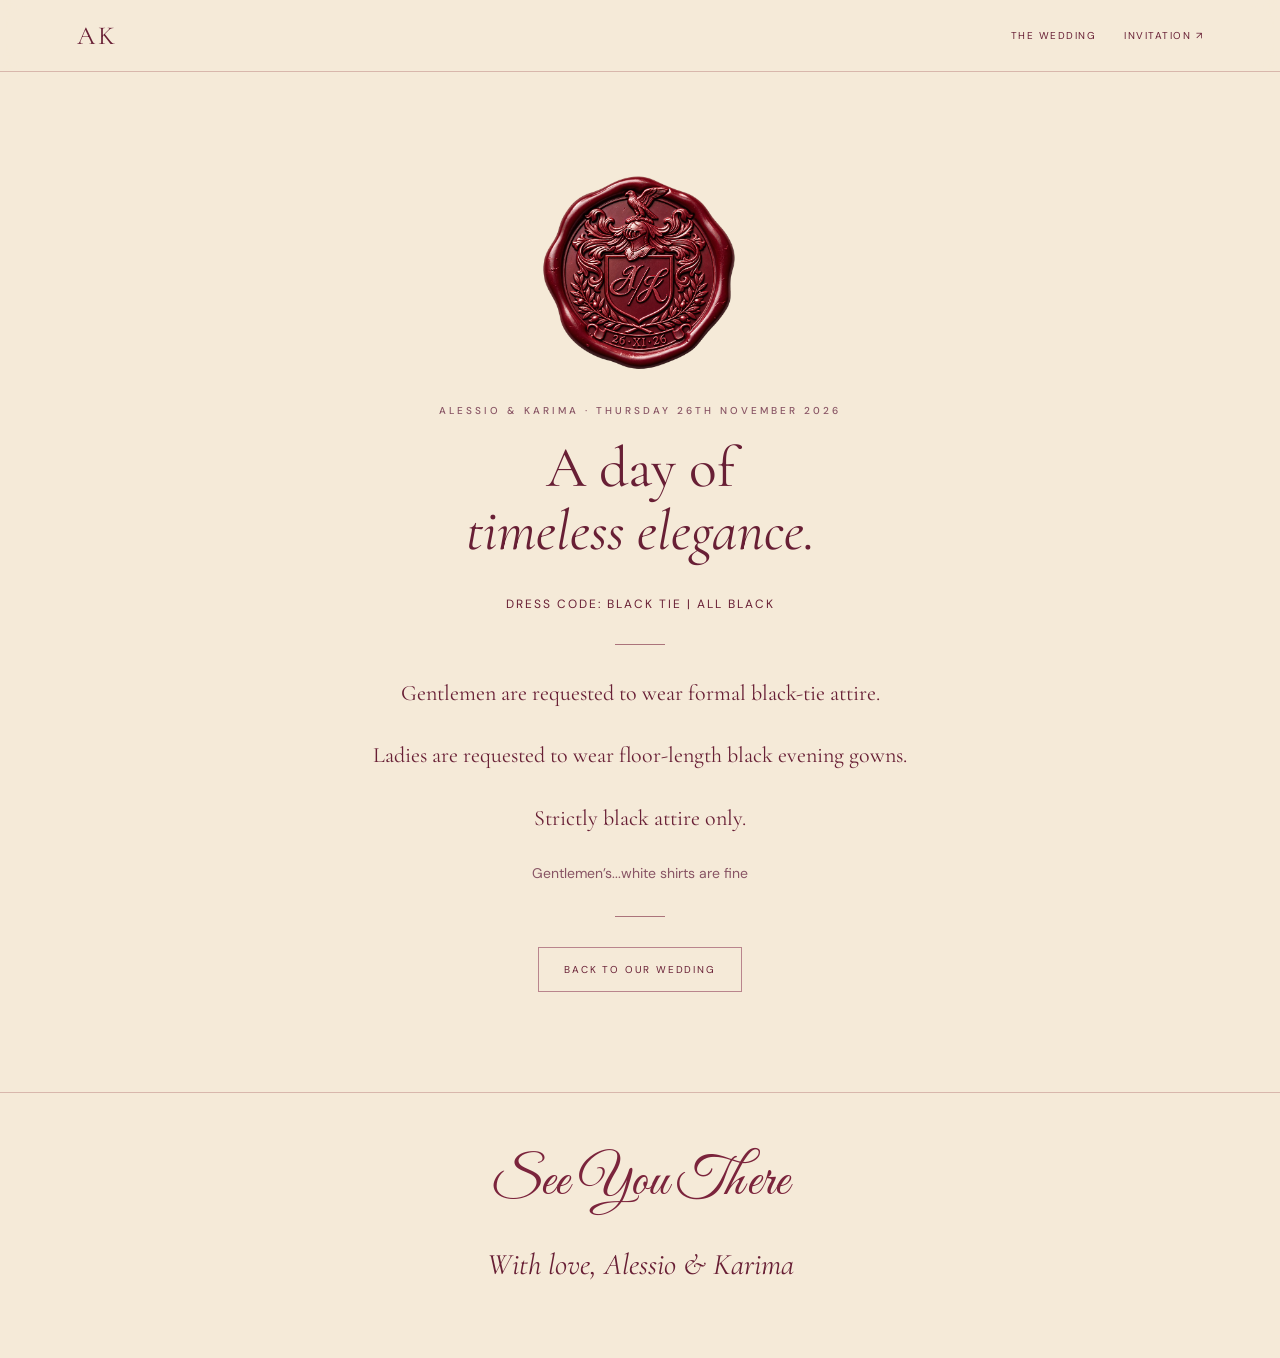
==== dress-code.html @ f1811692 "Publish Alessio and Karima wedding website" ====
<!doctype html><html lang="en"><head><meta charset="utf-8"><meta name="viewport" content="width=device-width,initial-scale=1"><title>Dress code · Alessio &amp; Karima</title><link rel="stylesheet" href="style.css"></head><body><nav aria-label="Main navigation"><a class="monogram" href="index.html">AK</a><div class="links"><a href="index.html">The wedding</a><a href="invitation.html">Invitation ↗</a></div></nav><main><section class="center dress-page"><div class="family-crest"><img src="wax-seal-calligraphy.png" alt="Burgundy wax seal with A/K initials and a heraldic shield"></div><div class="eyebrow">Alessio &amp; Karima · Thursday 26th November 2026</div><h2>A day of<br><i>timeless elegance.</i></h2><p class="dress-label">DRESS CODE: BLACK TIE | ALL BLACK</p><div class="rule"></div><div class="dress-copy"><p>Gentlemen are requested to wear formal black-tie attire.</p><p>Ladies are requested to wear floor-length black evening gowns.</p><p>Strictly black attire only.</p><p class="shirt-note">Gentlemen’s...white shirts are fine</p></div><div class="rule"></div><a class="button light" href="index.html">Back to our wedding</a></section></main><footer><p class="farewell">See You There</p><p class="signature">With love, Alessio &amp; Karima</p></footer></body></html>
---- style.css ----
@import url('https://fonts.googleapis.com/css2?family=Great+Vibes&family=Cormorant+Garamond:ital,wght@0,400;0,500;0,600;1,400;1,500&family=DM+Sans:wght@400;500;600&display=swap');
:root{--paper:#f5ead8;--ink:#681f35;--muted:#885464;--rose:#7b243c;--line:#d8b7ac;--serif:'Cormorant Garamond',Georgia,serif}*{box-sizing:border-box}html{scroll-behavior:smooth;scroll-padding-top:86px}body{margin:0;background:var(--paper);color:var(--ink);font:14px/1.7 'DM Sans',sans-serif}a{color:inherit}button,a{touch-action:manipulation}button{font:inherit}nav{display:flex;align-items:center;justify-content:space-between;padding:20px 6%;border-bottom:1px solid var(--line);background:#f5ead8ed;position:sticky;top:0;z-index:5;backdrop-filter:blur(12px)}.monogram{font:26px var(--serif);text-decoration:none;letter-spacing:3px}.links{display:flex;gap:28px}.links a{text-decoration:none;font-size:10px;letter-spacing:1.5px;text-transform:uppercase}.links a:hover{color:var(--rose)}.hero{min-height:760px;min-height:calc(100svh - 82px);display:grid;place-items:center;position:relative;overflow:hidden;padding:80px 20px;text-align:center}.hero:before,.hero:after{content:'';position:absolute;background:url(botanical.svg) center/contain no-repeat;width:360px;height:650px;pointer-events:none;opacity:.65}.hero:before{left:-90px;bottom:-80px;transform:rotate(12deg)}.hero:after{right:-90px;top:-10px;transform:rotate(190deg)}.hero-content{position:relative;z-index:1}.eyebrow{text-transform:uppercase;letter-spacing:3px;font-size:10px;font-weight:500;color:var(--muted)}.crest{border:1px solid #ab747b;border-radius:50% 50% 45% 45%;width:82px;height:100px;display:grid;place-items:center;margin:0 auto 30px;font:28px var(--serif)}h1{font:clamp(46px,7vw,100px)/1.04 var(--serif);font-weight:400;margin:28px 0;letter-spacing:-2px}h1 span{display:block;font:italic 30px var(--serif);color:var(--rose);margin:10px}h2{font:clamp(36px,4.5vw,60px)/1.1 var(--serif);font-weight:400;margin:18px 0 25px}h3{font:34px/1.1 var(--serif);font-weight:400;margin:16px 0}.date{font:22px var(--serif);letter-spacing:3px}.small{font-size:12px;color:var(--muted)}.intro{font:italic 23px/1.5 var(--serif);max-width:410px;margin:30px auto;color:var(--muted)}.button{display:inline-block;padding:13px 25px;text-decoration:none;border:1px solid var(--ink);background:var(--ink);color:var(--paper);font-size:10px;letter-spacing:1.8px;text-transform:uppercase;cursor:pointer}.button:hover{background:#8c3b50}.button.light{background:transparent;color:var(--ink);border-color:#b9858d}.rule{width:50px;height:1px;background:#ab747b;margin:30px auto}.scroll{display:block;margin-top:44px;font-size:10px;letter-spacing:2px;text-decoration:none;color:var(--muted)}section{padding:100px 7%}.center{text-align:center}.section-intro{max-width:500px;margin:0 auto 40px;color:var(--muted)}.moments{background:#ecddc7}.film{max-width:950px;aspect-ratio:2.3;margin:auto;position:relative;overflow:hidden;background:radial-gradient(ellipse at 60% 35%,#f5ead8,#d5b4a9);display:grid;place-items:center;text-align:center;border-radius:180px 180px 0 0}.film:before{content:'';position:absolute;inset:0;background:url(botanical.svg) left center/auto 130% no-repeat;opacity:.7}.film-inner{z-index:1;padding:25px}.film em{font:italic clamp(30px,5vw,55px) var(--serif)}.film p{font-size:11px;max-width:280px;color:#885464}.dots{display:flex;justify-content:center;gap:10px;margin-top:20px}.dot{border:0;width:7px;height:7px;border-radius:50%;background:#bd9294;padding:0}.dot.active{background:var(--rose)}.venues{max-width:1200px;margin:auto}.venue{display:grid;grid-template-columns:1fr 1fr;gap:70px;align-items:center;margin:70px 0 100px}.venue:last-child{margin-bottom:0}.venue-illustration{min-height:330px;border:1px solid var(--line);display:grid;place-items:center;background:#efdfca;position:relative;padding:35px}.venue-illustration svg{width:100%;max-height:240px}.venue-number{position:absolute;top:15px;left:20px;font:italic 30px var(--serif);color:#ab747b}.venue p{color:var(--muted)}.venue address{font-style:normal;color:var(--muted);margin-bottom:22px}.venue .eyebrow{color:var(--rose)}.venue-note{display:block;margin:15px 0 24px;font-size:11px;color:var(--muted)}.gifts{background:#ead5bf;position:relative;overflow:hidden}.gifts:after{content:'';position:absolute;right:-65px;bottom:-180px;width:330px;height:600px;background:url(botanical.svg) center/contain no-repeat;opacity:.4;pointer-events:none}.gifts p{max-width:500px;margin:20px auto}.pending{display:inline-block;border-bottom:1px solid #b9858d;color:var(--muted);font-size:11px;letter-spacing:1px;padding:10px 0}.photos{background:#f0dfcc}.photo-frame{display:inline-grid;place-items:center;width:70px;height:70px;border:1px solid #b9858d;border-radius:50%;margin-bottom:18px;font:32px var(--serif)}.photos p{max-width:480px;margin:20px auto}.invitation-section{border-top:1px solid var(--line)}footer{text-align:center;padding:45px 20px;border-top:1px solid var(--line)}footer .signature{font:italic 30px var(--serif)}.footer-date{letter-spacing:2px;font-size:10px;color:var(--muted)}:focus-visible{outline:3px solid var(--rose);outline-offset:5px}@media(max-width:700px){nav{padding:15px 5%}.links{gap:13px}.links a{font-size:8px;letter-spacing:.5px}.monogram{font-size:21px}.hero{min-height:740px}.hero:before{left:-200px}.hero:after{right:-200px}h1{letter-spacing:-1px}.hero .eyebrow{font-size:9px}.venue{grid-template-columns:1fr;gap:25px;margin:45px 0 75px}.venue.reverse .venue-illustration{order:0}.venue.reverse .venue-copy{order:1}section{padding:65px 7%}.film{aspect-ratio:1.1;border-radius:130px 130px 0 0}.venue-illustration{min-height:260px}.gifts:after{opacity:.16}.intro{max-width:300px}.date{font-size:19px}}@media(prefers-reduced-motion:reduce){html{scroll-behavior:auto}}

/* Burgundy calligraphy and cream stationery */
:root{--script:'Great Vibes','Snell Roundhand','Brush Script MT',cursive}
h1{font-family:var(--script);font-weight:400;color:var(--rose);line-height:1.25;letter-spacing:0;font-size:clamp(64px,8vw,110px)}h1 .surname{display:block;font-family:var(--serif);font-size:clamp(15px,1.8vw,21px);font-style:normal;text-transform:uppercase;letter-spacing:4px;line-height:1.5;margin:0}h1 .name{display:block;animation:reveal-name 1.6s ease both}h1 .name:last-child{animation-delay:.4s}h1 span.ampersand{font:42px var(--script);margin:8px 0;color:var(--rose);animation:reveal-name 1.6s .2s ease both}.hero{padding:65px 20px}.hero:before,.hero:after{opacity:.8}.wax-seal{width:105px;height:110px;margin:0 auto 30px;background:radial-gradient(circle at 35% 25%,#a24861,#6b1c35 65%,#4e1228);color:#efd9c4;border-radius:46% 52% 45% 51% / 48% 44% 55% 49%;box-shadow:inset 0 0 0 5px #8a374e,inset 0 0 0 7px #b16b77,0 5px 10px #681f3530;display:flex;flex-direction:column;align-items:center;justify-content:center;font:34px var(--script);text-shadow:0 1px #4e1228;transform:rotate(-8deg)}.wax-seal .seal-crown{font:22px Georgia;line-height:1}.wax-seal small{font:7px Georgia;letter-spacing:1px}.date{letter-spacing:1px;text-transform:none}.ceremony-notice{max-width:700px;margin:60px auto 0;border-top:1px solid var(--line);border-bottom:1px solid var(--line);padding:35px 20px;text-align:center}.ceremony-notice h3{font-size:32px}.ceremony-notice p{color:var(--muted)}.dress-teaser{padding:65px 7%;background:#681f35;color:#f5ead8}.dress-teaser .eyebrow,.dress-teaser .section-intro{color:#e3c6b6}.dress-teaser .button{border-color:#f5ead8;background:transparent}.qr-pending{max-width:300px;margin:25px auto 0;border:1px dashed #b9858d;padding:20px;color:var(--muted);font-size:11px}.farewell{font:54px var(--script);color:var(--rose);margin:10px}.dress-page{max-width:800px;margin:auto;min-height:80vh}.dress-copy{font:22px/1.7 var(--serif);max-width:580px;margin:auto}.dress-copy p{margin:25px 0}.dress-label{letter-spacing:2px;font-size:12px;margin:30px 0}.shirt-note{font:14px/1.7 'DM Sans',sans-serif;color:var(--muted)}@keyframes reveal-name{from{opacity:0;transform:translateY(20px)}to{opacity:1;transform:translateY(0)}}@media(prefers-reduced-motion:reduce){h1 .name,h1 span.ampersand{animation:none}}@media(max-width:700px){.links{gap:9px}.links a{font-size:7px}.hero:before{left:-230px}.hero:after{right:-230px}.hero{min-height:880px}h1 .surname{letter-spacing:3px}.date{font-size:19px}}
h1 span.name{font:inherit;color:inherit;margin:0;letter-spacing:0}h1 .name .surname{font:400 clamp(15px,1.8vw,21px)/1.5 var(--serif);letter-spacing:4px;margin:0;color:var(--ink)}

.family-crest{width:160px;margin:0 auto 30px;position:relative}.family-crest img{display:block;width:100%;height:auto;mix-blend-mode:multiply}h1 .name .capital-a{display:inline;font-family:var(--serif);font-size:1em;font-weight:500;font-style:normal;color:inherit;margin:0;line-height:inherit}.ceremony-time{font:22px/1.5 var(--serif);color:var(--ink);margin:12px auto 28px}.ceremony-time span{font:12px/1.7 'DM Sans',sans-serif;color:var(--muted)}

.family-crest{width:200px}

.family-crest img{mix-blend-mode:normal}

h1 .reference-capital{display:inline-block;width:1.55em;height:1.04em;object-fit:contain;vertical-align:-.18em;margin-right:-.17em}

h1 .reference-capital{margin-right:-.42em}

/* Full names on single lines and clear ceremony information. */
h1{font-size:clamp(24px,5.5vw,76px)}h1 .name{white-space:nowrap}h1 .name .surname{display:inline;font:inherit;letter-spacing:0;text-transform:none;color:inherit}h1 .name{line-height:1.6}.card h1{font-size:clamp(22px,4.8vw,52px)}.journey-line{white-space:nowrap;max-width:none;font-size:clamp(17px,3.5vw,25px)}.ceremony-notice-bold{color:var(--ink);margin:18px 0 25px;line-height:1.7}.ceremony-notice-bold strong{font-weight:700}.ceremony-notice-bold strong:first-child{font-size:22px}.ceremony-notice-bold strong:last-child{font-family:'DM Sans',sans-serif;font-size:13px}.ceremony-time .timing-note{display:inline;font-weight:700;color:var(--ink)}@media(max-width:420px){.card{padding-left:22px;padding-right:22px}.card h1{font-size:22px}h1 .name .surname{letter-spacing:0}.journey-line{font-size:17px}}
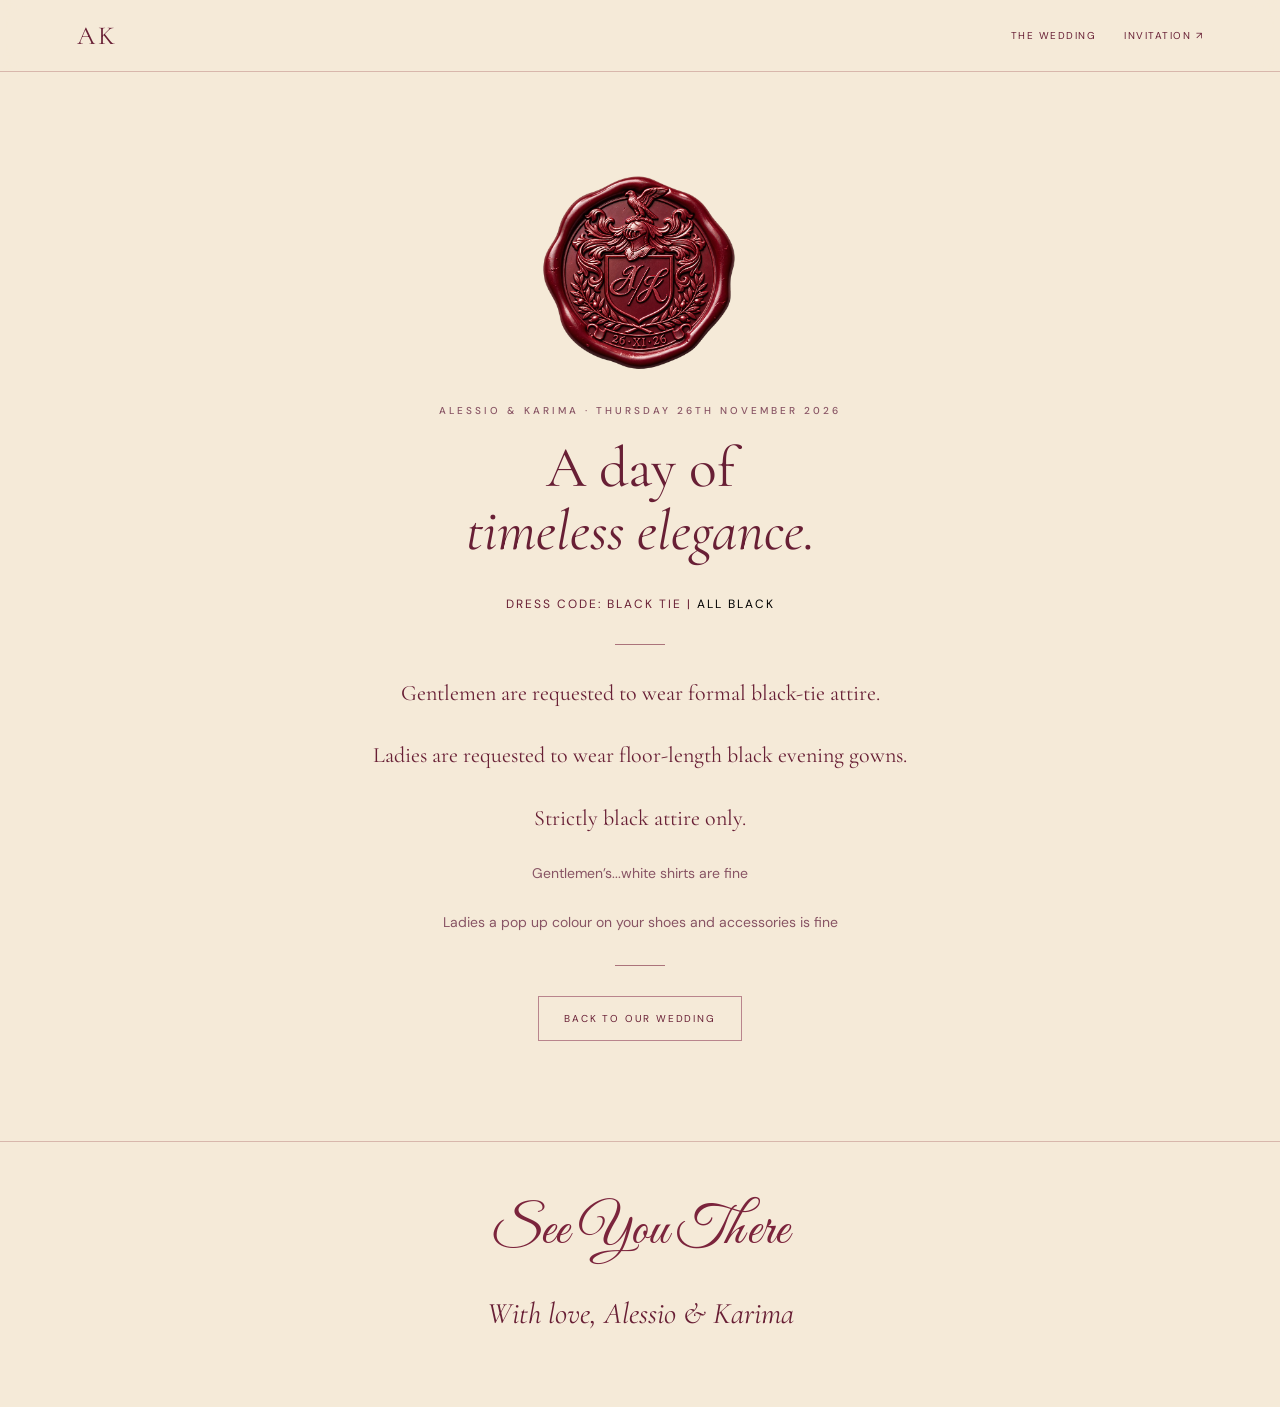
==== commit 413e8c6b: "Update ceremony, gift details, dress code and mobile invitation" ====
--- a/dress-code.html
+++ b/dress-code.html
@@ -1 +1 @@
-<!doctype html><html lang="en"><head><meta charset="utf-8"><meta name="viewport" content="width=device-width,initial-scale=1"><title>Dress code · Alessio &amp; Karima</title><link rel="stylesheet" href="style.css"></head><body><nav aria-label="Main navigation"><a class="monogram" href="index.html">AK</a><div class="links"><a href="index.html">The wedding</a><a href="invitation.html">Invitation ↗</a></div></nav><main><section class="center dress-page"><div class="family-crest"><img src="wax-seal-calligraphy.png" alt="Burgundy wax seal with A/K initials and a heraldic shield"></div><div class="eyebrow">Alessio &amp; Karima · Thursday 26th November 2026</div><h2>A day of<br><i>timeless elegance.</i></h2><p class="dress-label">DRESS CODE: BLACK TIE | ALL BLACK</p><div class="rule"></div><div class="dress-copy"><p>Gentlemen are requested to wear formal black-tie attire.</p><p>Ladies are requested to wear floor-length black evening gowns.</p><p>Strictly black attire only.</p><p class="shirt-note">Gentlemen’s...white shirts are fine</p></div><div class="rule"></div><a class="button light" href="index.html">Back to our wedding</a></section></main><footer><p class="farewell">See You There</p><p class="signature">With love, Alessio &amp; Karima</p></footer></body></html>+<!doctype html><html lang="en"><head><meta charset="utf-8"><meta name="viewport" content="width=device-width,initial-scale=1"><title>Dress code · Alessio &amp; Karima</title><link rel="stylesheet" href="style.css"></head><body><nav aria-label="Main navigation"><a class="monogram" href="index.html">AK</a><div class="links"><a href="index.html">The wedding</a><a href="invitation.html">Invitation ↗</a></div></nav><main><section class="center dress-page"><div class="family-crest"><img src="wax-seal-calligraphy.png" alt="Burgundy wax seal with A/K initials and a heraldic shield"></div><div class="eyebrow">Alessio &amp; Karima · Thursday 26th November 2026</div><h2>A day of<br><i>timeless elegance.</i></h2><p class="dress-label">DRESS CODE: BLACK TIE | <span class="all-black">ALL BLACK</span></p><div class="rule"></div><div class="dress-copy"><p>Gentlemen are requested to wear formal black-tie attire.</p><p>Ladies are requested to wear floor-length black evening gowns.</p><p>Strictly black attire only.</p><p class="shirt-note">Gentlemen’s...white shirts are fine</p><p class="shirt-note">Ladies a pop up colour on your shoes and accessories is fine</p></div><div class="rule"></div><a class="button light" href="index.html">Back to our wedding</a></section></main><footer><p class="farewell">See You There</p><p class="signature">With love, Alessio &amp; Karima</p></footer></body></html>
--- a/style.css
+++ b/style.css
@@ -18,3 +18,6 @@
 
 /* Full names on single lines and clear ceremony information. */
 h1{font-size:clamp(24px,5.5vw,76px)}h1 .name{white-space:nowrap}h1 .name .surname{display:inline;font:inherit;letter-spacing:0;text-transform:none;color:inherit}h1 .name{line-height:1.6}.card h1{font-size:clamp(22px,4.8vw,52px)}.journey-line{white-space:nowrap;max-width:none;font-size:clamp(17px,3.5vw,25px)}.ceremony-notice-bold{color:var(--ink);margin:18px 0 25px;line-height:1.7}.ceremony-notice-bold strong{font-weight:700}.ceremony-notice-bold strong:first-child{font-size:22px}.ceremony-notice-bold strong:last-child{font-family:'DM Sans',sans-serif;font-size:13px}.ceremony-time .timing-note{display:inline;font-weight:700;color:var(--ink)}@media(max-width:420px){.card{padding-left:22px;padding-right:22px}.card h1{font-size:22px}h1 .name .surname{letter-spacing:0}.journey-line{font-size:17px}}
+
+/* Published layout refinements. */
+.all-black{color:#000}.hero-content{width:100%;max-width:100%;min-width:0}.hero h1{font-size:clamp(23px,5.5vw,76px)}.card h1{font-size:clamp(21px,4.8vw,52px)}.card .name{white-space:nowrap}.ceremony-notice{margin:0 auto 70px}.bank-details{position:relative;z-index:1;max-width:500px;margin:35px auto 0;padding:28px;border:1px solid #b9858d;background:var(--paper);text-align:left}.bank-details div+div{margin-top:16px}.bank-details dt{font-size:10px;letter-spacing:1.5px;text-transform:uppercase;color:var(--muted)}.bank-details dd{margin:3px 0 0;font-size:15px;overflow-wrap:anywhere;font-variant-numeric:tabular-nums}.hero .eyebrow,.hero .date{position:relative;z-index:2;background:var(--paper);width:fit-content;max-width:100%;margin-left:auto;margin-right:auto;padding:3px 8px}@media(max-width:700px){.hero:before{width:210px;height:350px;left:-160px;bottom:0;opacity:.45}.hero:after{width:190px;height:330px;right:-140px;top:30px;opacity:.45}.hero .eyebrow{letter-spacing:2px}.hero h1{font-size:clamp(22px,5.5vw,38px)}.card:before{left:-225px;opacity:.35}.card h1{font-size:clamp(20px,4.8vw,32px)}.card .journey-line{font-size:clamp(14px,3.6vw,19px)}.card .date,.card .closing-date{font-size:clamp(17px,4.4vw,22px)}}
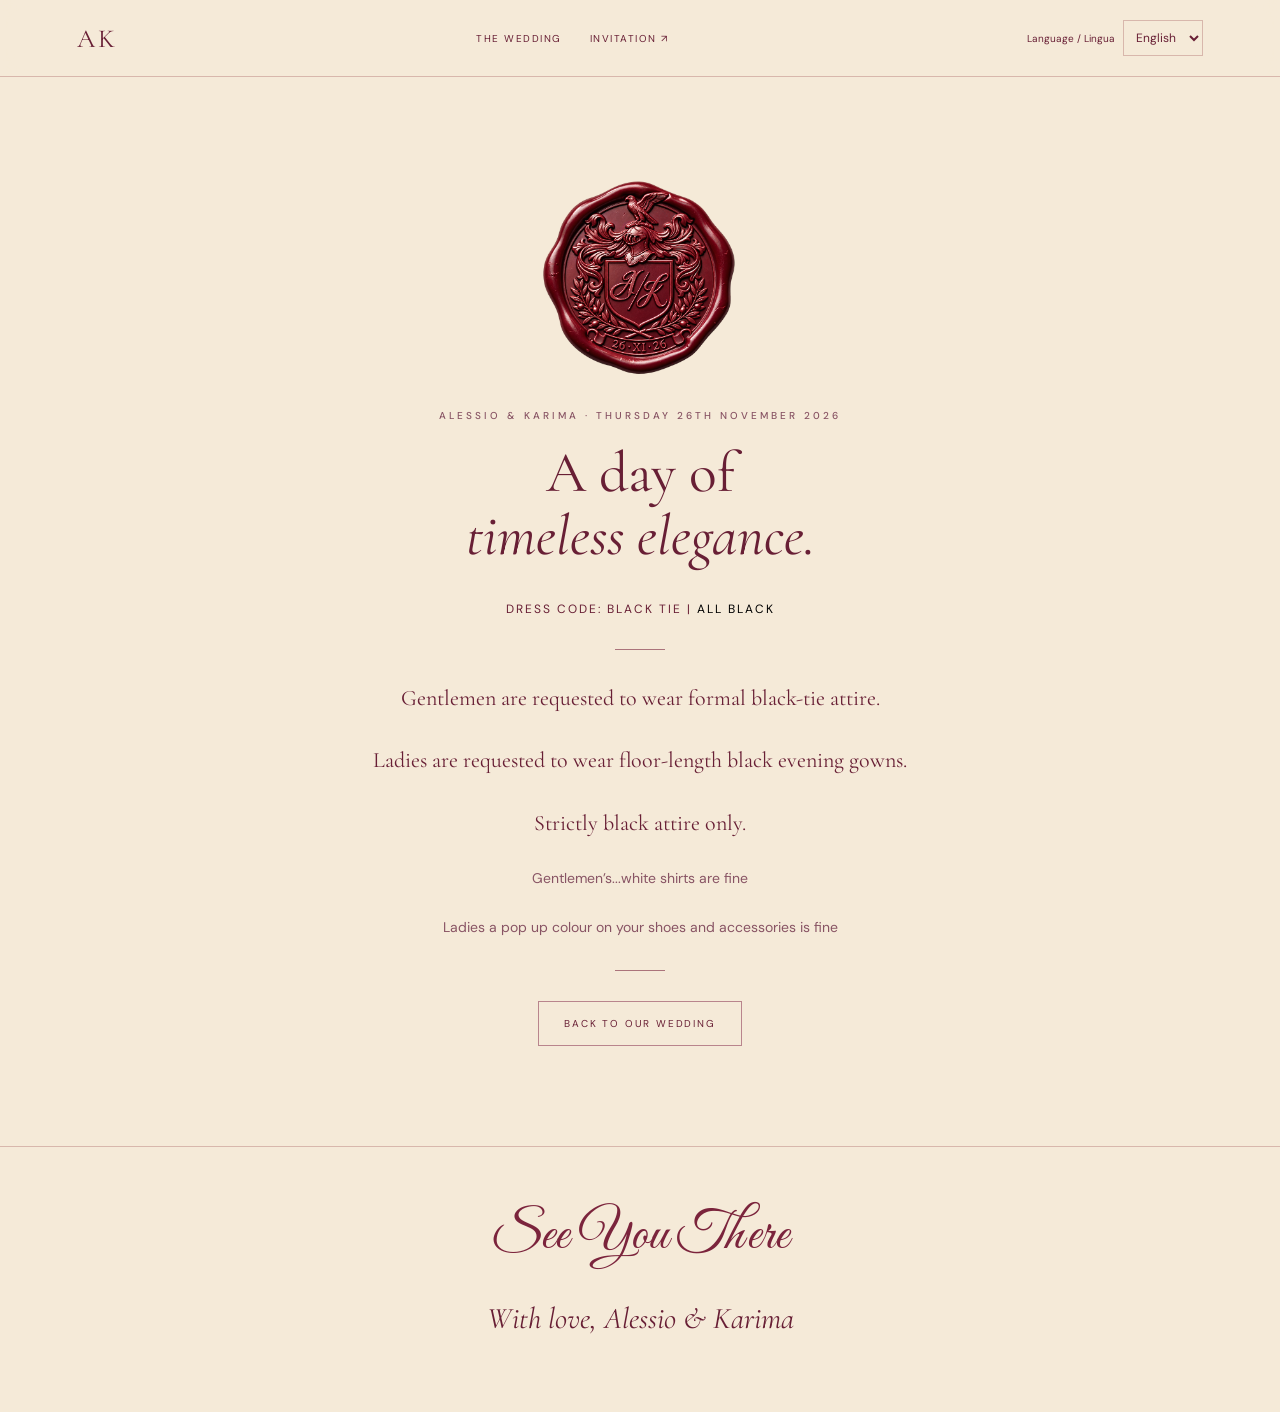
==== commit 935f7991: "Add English and Italian switching across all wedding pages" ====
--- a/dress-code.html
+++ b/dress-code.html
@@ -1 +1 @@
-<!doctype html><html lang="en"><head><meta charset="utf-8"><meta name="viewport" content="width=device-width,initial-scale=1"><title>Dress code · Alessio &amp; Karima</title><link rel="stylesheet" href="style.css"></head><body><nav aria-label="Main navigation"><a class="monogram" href="index.html">AK</a><div class="links"><a href="index.html">The wedding</a><a href="invitation.html">Invitation ↗</a></div></nav><main><section class="center dress-page"><div class="family-crest"><img src="wax-seal-calligraphy.png" alt="Burgundy wax seal with A/K initials and a heraldic shield"></div><div class="eyebrow">Alessio &amp; Karima · Thursday 26th November 2026</div><h2>A day of<br><i>timeless elegance.</i></h2><p class="dress-label">DRESS CODE: BLACK TIE | <span class="all-black">ALL BLACK</span></p><div class="rule"></div><div class="dress-copy"><p>Gentlemen are requested to wear formal black-tie attire.</p><p>Ladies are requested to wear floor-length black evening gowns.</p><p>Strictly black attire only.</p><p class="shirt-note">Gentlemen’s...white shirts are fine</p><p class="shirt-note">Ladies a pop up colour on your shoes and accessories is fine</p></div><div class="rule"></div><a class="button light" href="index.html">Back to our wedding</a></section></main><footer><p class="farewell">See You There</p><p class="signature">With love, Alessio &amp; Karima</p></footer></body></html>+<!doctype html><html lang="en"><head><meta charset="utf-8"><meta name="viewport" content="width=device-width,initial-scale=1"><title>Dress code · Alessio &amp; Karima</title><link rel="stylesheet" href="style.css"><script src="site-language.js" defer></script></head><body><nav aria-label="Main navigation"><a class="monogram" href="index.html">AK</a><div class="links"><a href="index.html">The wedding</a><a href="invitation.html">Invitation ↗</a></div><div class="site-language-controls"><label for="site-language">Language / Lingua</label><select id="site-language" aria-label="Language / Lingua"><option value="en">English</option><option value="it">Italiano</option></select></div></nav><main><section class="center dress-page"><div class="family-crest"><img src="wax-seal-calligraphy.png" alt="Burgundy wax seal with A/K initials and a heraldic shield"></div><div class="eyebrow">Alessio &amp; Karima · Thursday 26th November 2026</div><h2>A day of<br><i>timeless elegance.</i></h2><p class="dress-label">DRESS CODE: BLACK TIE | <span class="all-black">ALL BLACK</span></p><div class="rule"></div><div class="dress-copy"><p>Gentlemen are requested to wear formal black-tie attire.</p><p>Ladies are requested to wear floor-length black evening gowns.</p><p>Strictly black attire only.</p><p class="shirt-note">Gentlemen’s...white shirts are fine</p><p class="shirt-note">Ladies a pop up colour on your shoes and accessories is fine</p></div><div class="rule"></div><a class="button light" href="index.html">Back to our wedding</a></section></main><footer><p class="farewell">See You There</p><p class="signature">With love, Alessio &amp; Karima</p></footer></body></html>
--- a/style.css
+++ b/style.css
@@ -21,3 +21,11 @@
 
 /* Published layout refinements. */
 .all-black{color:#000}.hero-content{width:100%;max-width:100%;min-width:0}.hero h1{font-size:clamp(23px,5.5vw,76px)}.card h1{font-size:clamp(21px,4.8vw,52px)}.card .name{white-space:nowrap}.ceremony-notice{margin:0 auto 70px}.bank-details{position:relative;z-index:1;max-width:500px;margin:35px auto 0;padding:28px;border:1px solid #b9858d;background:var(--paper);text-align:left}.bank-details div+div{margin-top:16px}.bank-details dt{font-size:10px;letter-spacing:1.5px;text-transform:uppercase;color:var(--muted)}.bank-details dd{margin:3px 0 0;font-size:15px;overflow-wrap:anywhere;font-variant-numeric:tabular-nums}.hero .eyebrow,.hero .date{position:relative;z-index:2;background:var(--paper);width:fit-content;max-width:100%;margin-left:auto;margin-right:auto;padding:3px 8px}@media(max-width:700px){.hero:before{width:210px;height:350px;left:-160px;bottom:0;opacity:.45}.hero:after{width:190px;height:330px;right:-140px;top:30px;opacity:.45}.hero .eyebrow{letter-spacing:2px}.hero h1{font-size:clamp(22px,5.5vw,38px)}.card:before{left:-225px;opacity:.35}.card h1{font-size:clamp(20px,4.8vw,32px)}.card .journey-line{font-size:clamp(14px,3.6vw,19px)}.card .date,.card .closing-date{font-size:clamp(17px,4.4vw,22px)}}
+
+.gallery-access{margin:30px auto 0;text-align:center}.gallery-access img{display:block;max-width:100%;height:auto;margin:auto}
+
+/* Our journey: original photos displayed in black and white, with screenshot borders clipped. */
+.journey-photos{display:grid;grid-template-columns:repeat(2,minmax(0,1fr));gap:26px;max-width:950px;margin:35px auto 0;align-items:center}.journey-photo{margin:0;padding:9px;border:1px solid #d8b7ac;background:#faf7f0;min-width:0}.journey-photo svg{display:block;width:100%;height:auto;overflow:hidden;filter:grayscale(1)}@media(max-width:600px){.journey-photos{grid-template-columns:1fr;gap:22px;max-width:440px}.journey-photo{padding:7px}}
+
+/* Shared language switch on every wedding page. */
+nav{gap:18px;flex-wrap:wrap}.site-language-controls{display:flex;align-items:center;justify-content:flex-end;gap:8px;position:relative;z-index:6}.site-language-controls label{font-size:10px;white-space:nowrap}.site-language-controls select{font:12px 'DM Sans',sans-serif;color:var(--ink);border:1px solid var(--line);background:var(--paper);padding:8px;max-width:110px}.invitation-language{max-width:650px;margin:0 auto 20px}.site-language-controls select:focus-visible{outline:2px solid var(--ink);outline-offset:3px}@media(max-width:700px){nav{padding:12px 5%;gap:12px}.links{order:3;flex-basis:100%;gap:12px;justify-content:center;flex-wrap:wrap}.links a{font-size:9px;letter-spacing:1px}.site-language-controls{margin-left:auto}.site-language-controls label{font-size:9px}html{scroll-padding-top:130px}.date{letter-spacing:1.5px}}@media print{.site-language-controls{display:none!important}}
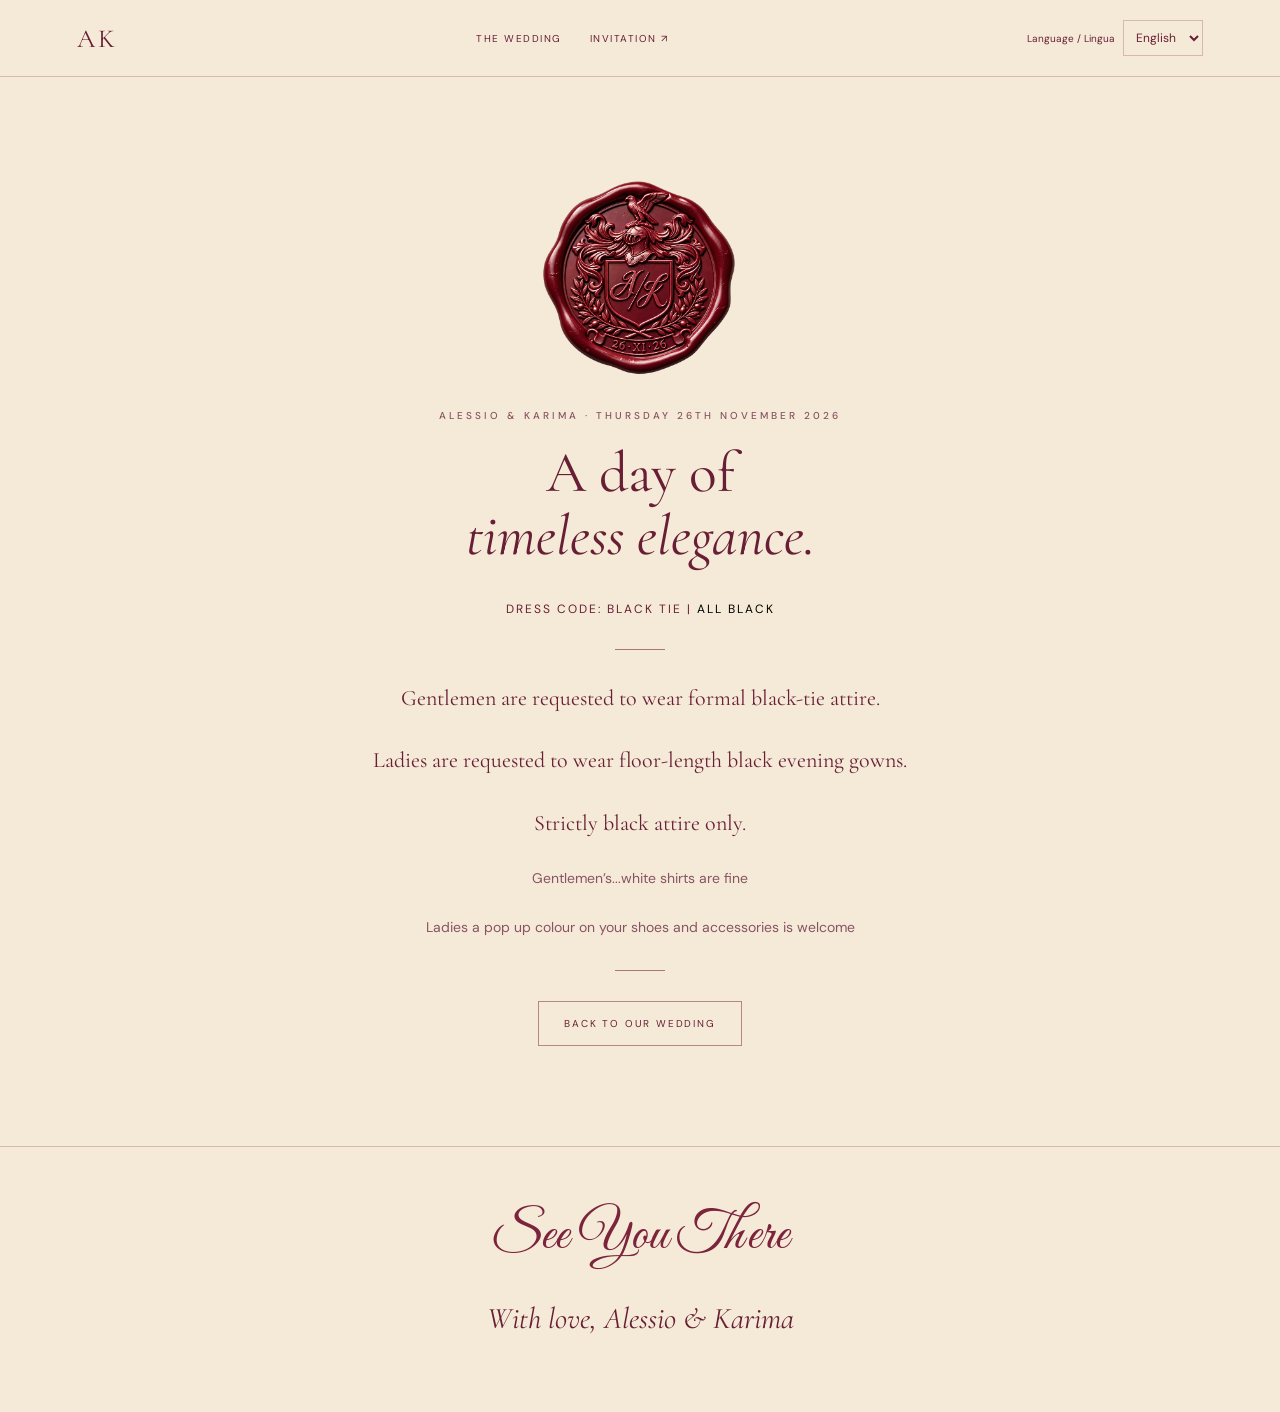
==== commit d585569d: "Update occasion and dress code wording" ====
--- a/dress-code.html
+++ b/dress-code.html
@@ -1 +1 @@
-<!doctype html><html lang="en"><head><meta charset="utf-8"><meta name="viewport" content="width=device-width,initial-scale=1"><title>Dress code · Alessio &amp; Karima</title><link rel="stylesheet" href="style.css"><script src="site-language.js" defer></script></head><body><nav aria-label="Main navigation"><a class="monogram" href="index.html">AK</a><div class="links"><a href="index.html">The wedding</a><a href="invitation.html">Invitation ↗</a></div><div class="site-language-controls"><label for="site-language">Language / Lingua</label><select id="site-language" aria-label="Language / Lingua"><option value="en">English</option><option value="it">Italiano</option></select></div></nav><main><section class="center dress-page"><div class="family-crest"><img src="wax-seal-calligraphy.png" alt="Burgundy wax seal with A/K initials and a heraldic shield"></div><div class="eyebrow">Alessio &amp; Karima · Thursday 26th November 2026</div><h2>A day of<br><i>timeless elegance.</i></h2><p class="dress-label">DRESS CODE: BLACK TIE | <span class="all-black">ALL BLACK</span></p><div class="rule"></div><div class="dress-copy"><p>Gentlemen are requested to wear formal black-tie attire.</p><p>Ladies are requested to wear floor-length black evening gowns.</p><p>Strictly black attire only.</p><p class="shirt-note">Gentlemen’s...white shirts are fine</p><p class="shirt-note">Ladies a pop up colour on your shoes and accessories is fine</p></div><div class="rule"></div><a class="button light" href="index.html">Back to our wedding</a></section></main><footer><p class="farewell">See You There</p><p class="signature">With love, Alessio &amp; Karima</p></footer></body></html>+<!doctype html><html lang="en"><head><meta charset="utf-8"><meta name="viewport" content="width=device-width,initial-scale=1"><title>Dress code · Alessio &amp; Karima</title><link rel="stylesheet" href="style.css"><script src="site-language.js" defer></script></head><body><nav aria-label="Main navigation"><a class="monogram" href="index.html">AK</a><div class="links"><a href="index.html">The wedding</a><a href="invitation.html">Invitation ↗</a></div><div class="site-language-controls"><label for="site-language">Language / Lingua</label><select id="site-language" aria-label="Language / Lingua"><option value="en">English</option><option value="it">Italiano</option></select></div></nav><main><section class="center dress-page"><div class="family-crest"><img src="wax-seal-calligraphy.png" alt="Burgundy wax seal with A/K initials and a heraldic shield"></div><div class="eyebrow">Alessio &amp; Karima · Thursday 26th November 2026</div><h2>A day of<br><i>timeless elegance.</i></h2><p class="dress-label">DRESS CODE: BLACK TIE | <span class="all-black">ALL BLACK</span></p><div class="rule"></div><div class="dress-copy"><p>Gentlemen are requested to wear formal black-tie attire.</p><p>Ladies are requested to wear floor-length black evening gowns.</p><p>Strictly black attire only.</p><p class="shirt-note">Gentlemen’s...white shirts are fine</p><p class="shirt-note">Ladies a pop up colour on your shoes and accessories is welcome</p></div><div class="rule"></div><a class="button light" href="index.html">Back to our wedding</a></section></main><footer><p class="farewell">See You There</p><p class="signature">With love, Alessio &amp; Karima</p></footer></body></html>
--- a/style.css
+++ b/style.css
@@ -29,3 +29,5 @@
 
 /* Shared language switch on every wedding page. */
 nav{gap:18px;flex-wrap:wrap}.site-language-controls{display:flex;align-items:center;justify-content:flex-end;gap:8px;position:relative;z-index:6}.site-language-controls label{font-size:10px;white-space:nowrap}.site-language-controls select{font:12px 'DM Sans',sans-serif;color:var(--ink);border:1px solid var(--line);background:var(--paper);padding:8px;max-width:110px}.invitation-language{max-width:650px;margin:0 auto 20px}.site-language-controls select:focus-visible{outline:2px solid var(--ink);outline-offset:3px}@media(max-width:700px){nav{padding:12px 5%;gap:12px}.links{order:3;flex-basis:100%;gap:12px;justify-content:center;flex-wrap:wrap}.links a{font-size:9px;letter-spacing:1px}.site-language-controls{margin-left:auto}.site-language-controls label{font-size:9px}html{scroll-padding-top:130px}.date{letter-spacing:1.5px}}@media print{.site-language-controls{display:none!important}}
+
+.journey-photos.journey-single{grid-template-columns:1fr;max-width:620px}
